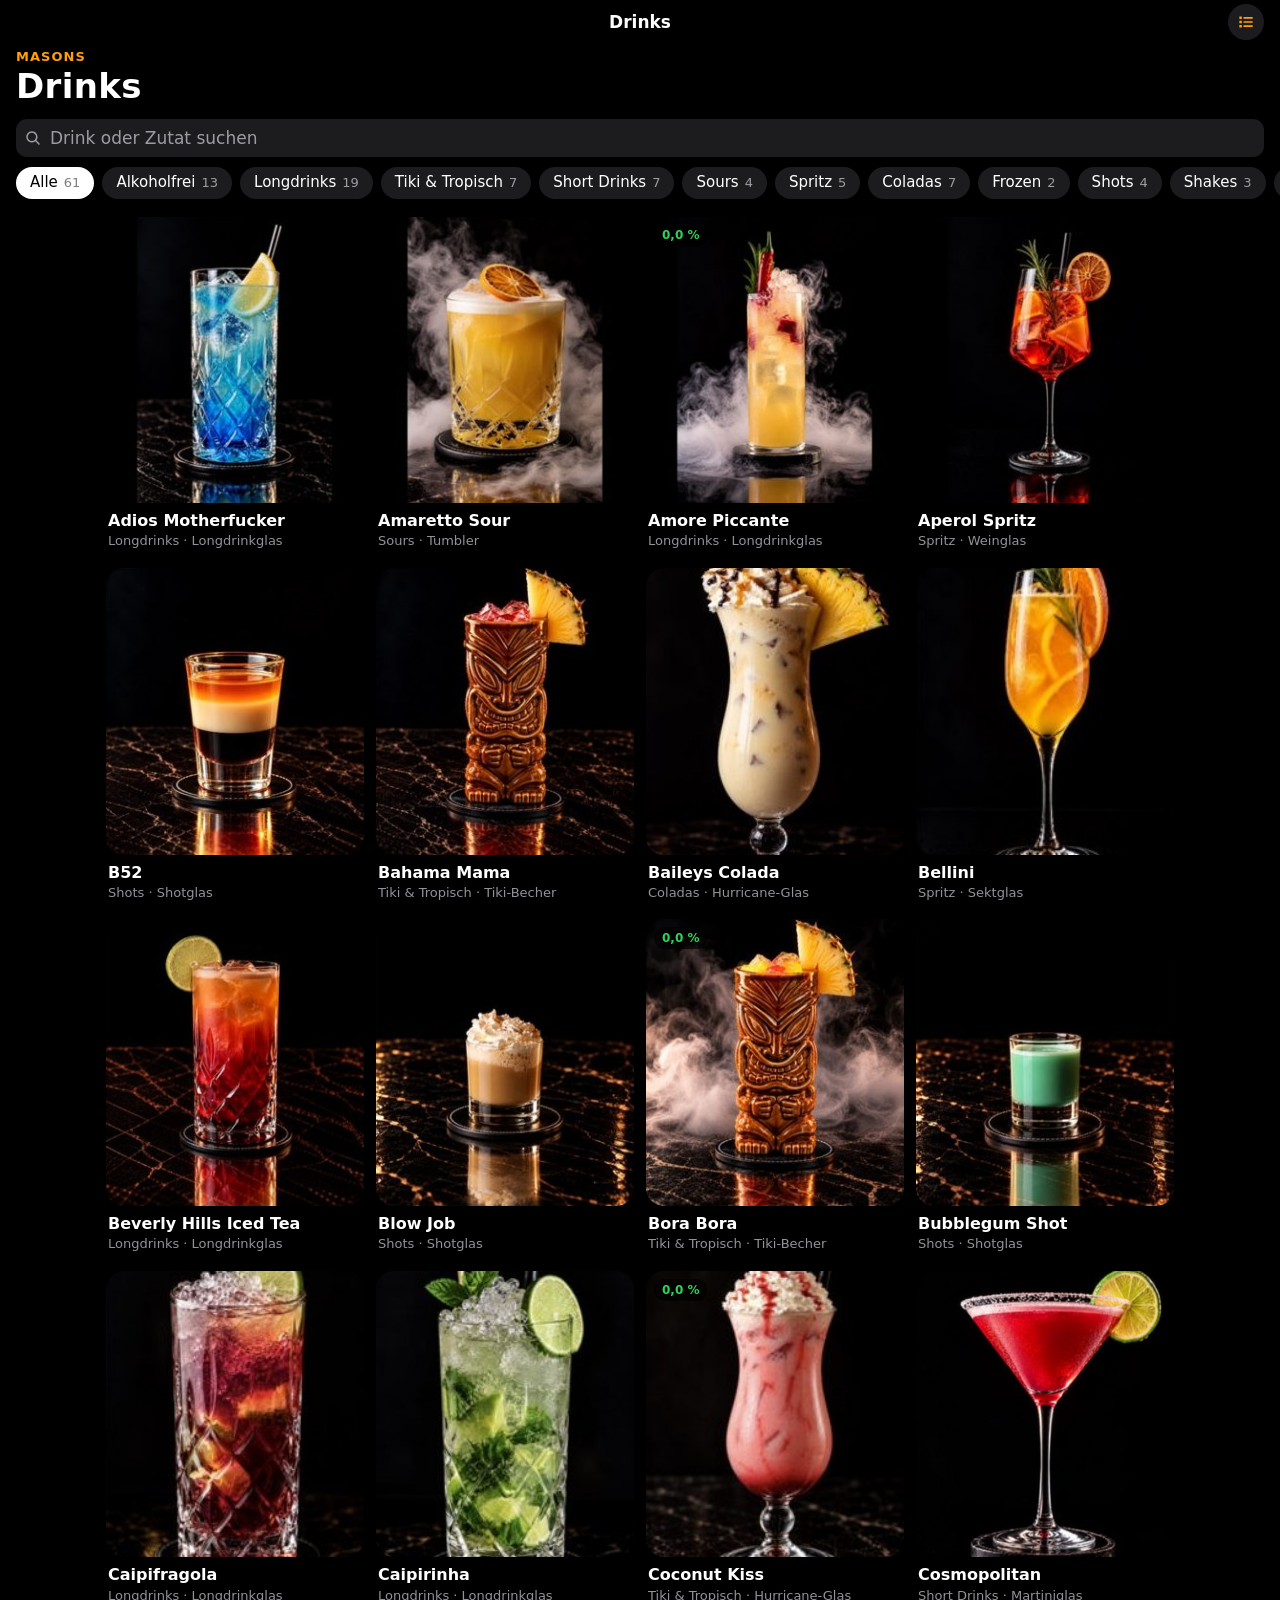
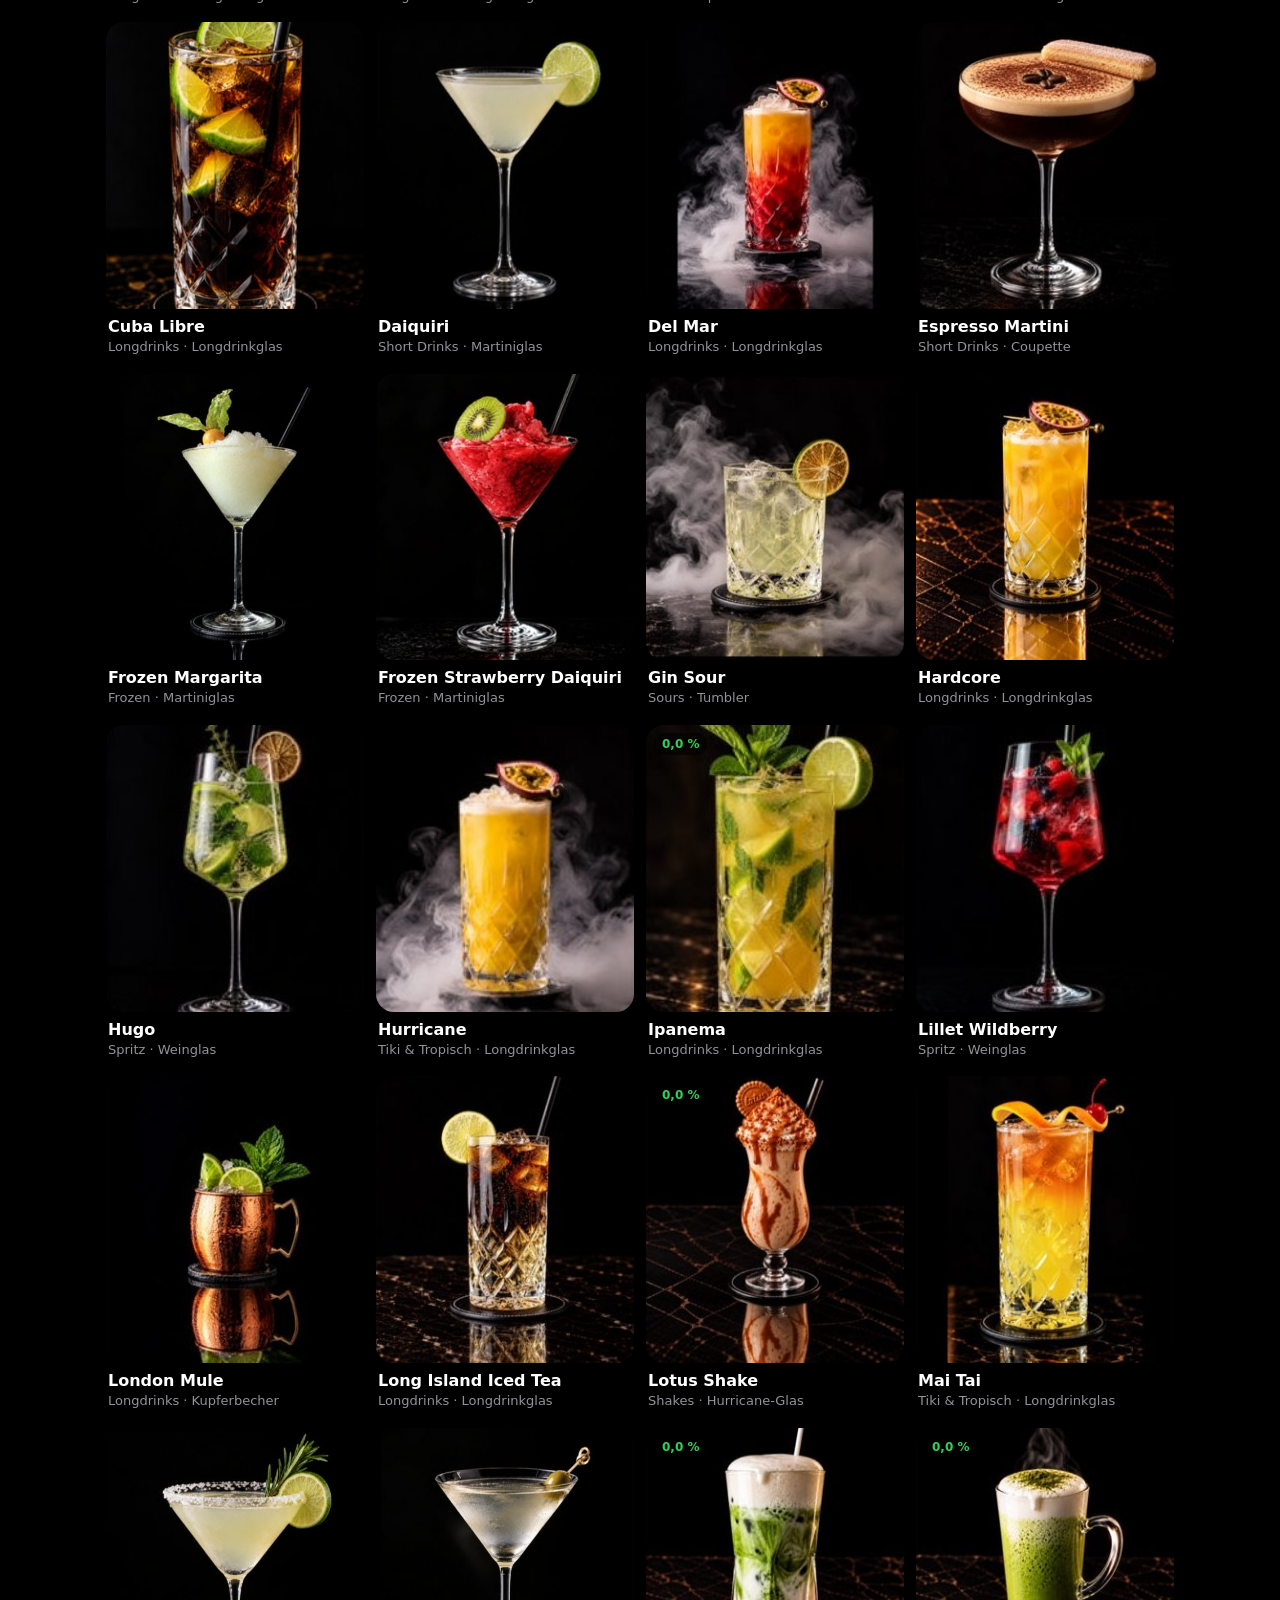
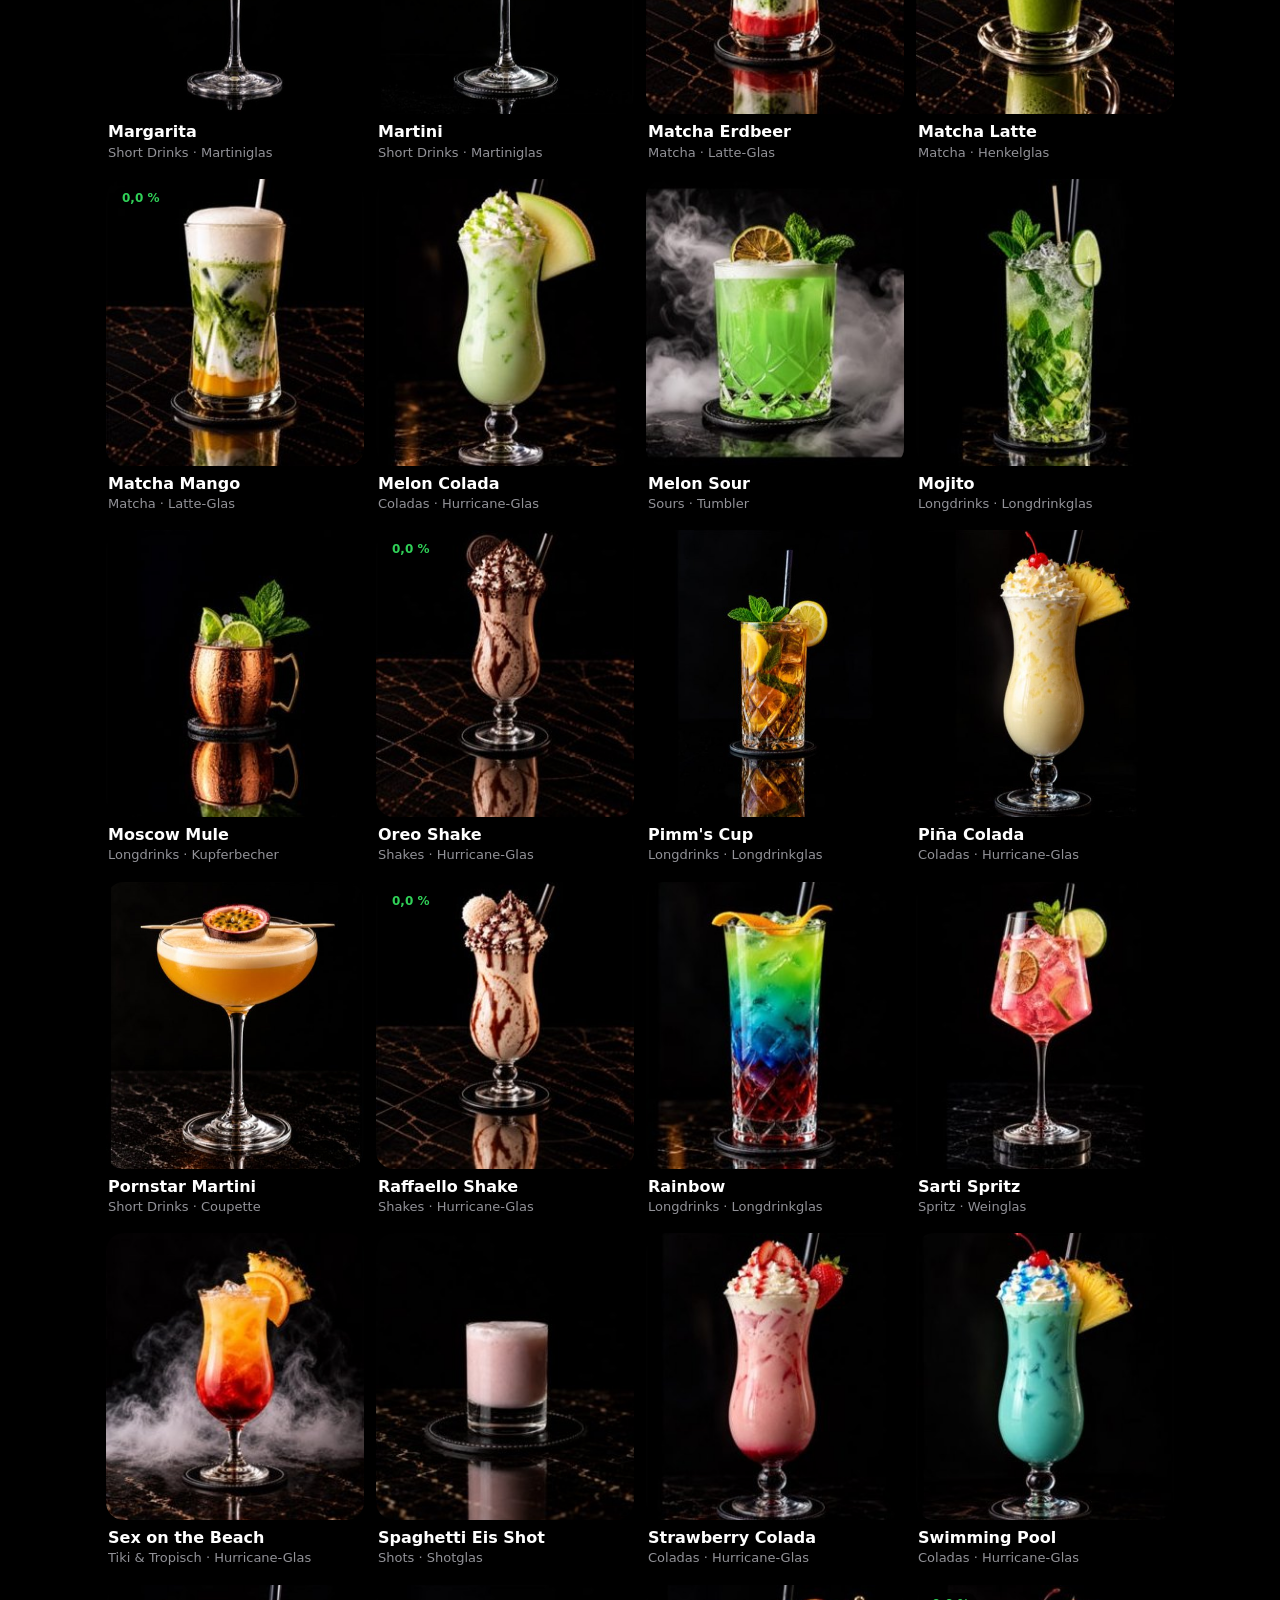
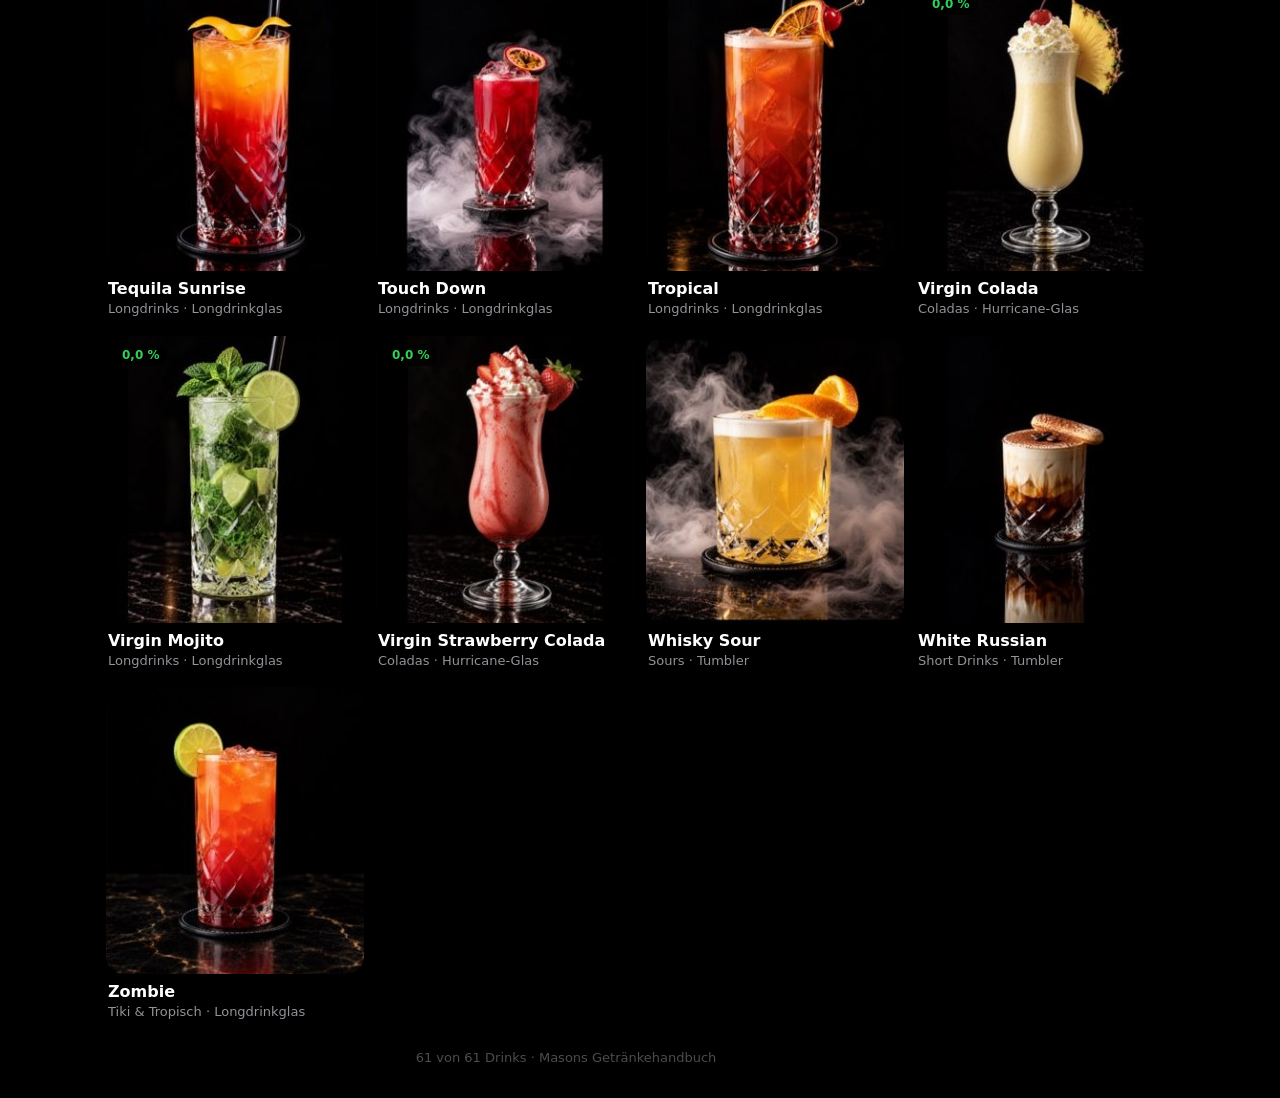
==== index.html @ 9a54caf4 "Masons Drinks: mobile Rezept-App für das Thekenteam - 61 Drinks aus dem Getränkehandbuch mit Fotos, " ====
<!doctype html>
<html lang="de">
<head>
  <meta charset="utf-8">
  <meta name="viewport" content="width=device-width, initial-scale=1, viewport-fit=cover">
  <title>Masons Drinks</title>
  <meta name="description" content="Rezepte und Zubereitung aller Drinks im Masons – für das Thekenteam.">
  <meta name="theme-color" content="#000000">
  <meta name="color-scheme" content="dark">
  <meta name="apple-mobile-web-app-capable" content="yes">
  <meta name="mobile-web-app-capable" content="yes">
  <meta name="apple-mobile-web-app-status-bar-style" content="black-translucent">
  <meta name="apple-mobile-web-app-title" content="Masons">
  <meta name="robots" content="noindex">
  <link rel="manifest" href="manifest.webmanifest">
  <link rel="icon" href="icons/icon-192.png" type="image/png">
  <link rel="apple-touch-icon" href="icons/apple-touch-icon.png">
  <link rel="stylesheet" href="style.css">
</head>
<body>
  <header class="nav" id="nav">
    <div class="nav-inner">
      <span class="nav-side"></span>
      <span class="nav-title">Drinks</span>
      <span class="nav-side nav-right">
        <button class="icon-btn" id="viewToggle" aria-label="Ansicht wechseln"></button>
      </span>
    </div>
  </header>

  <main id="home">
    <div class="large-title">
      <span class="eyebrow">Masons</span>
      <h1>Drinks</h1>
    </div>

    <div class="toolbar" id="toolbar">
      <label class="search">
        <svg viewBox="0 0 24 24" aria-hidden="true"><path d="M10.5 3a7.5 7.5 0 0 1 5.96 12.05l4.25 4.24a1 1 0 0 1-1.42 1.42l-4.24-4.25A7.5 7.5 0 1 1 10.5 3Zm0 2a5.5 5.5 0 1 0 0 11 5.5 5.5 0 0 0 0-11Z"/></svg>
        <input id="q" type="search" placeholder="Drink oder Zutat suchen" autocomplete="off" autocorrect="off" spellcheck="false" enterkeyhint="search">
        <button class="clear" id="clear" aria-label="Suche löschen" hidden>
          <svg viewBox="0 0 24 24" aria-hidden="true"><path d="M12 2a10 10 0 1 1 0 20 10 10 0 0 1 0-20Zm3.54 5.05L12 10.59 8.46 7.05 7.05 8.46 10.59 12l-3.54 3.54 1.41 1.41L12 13.41l3.54 3.54 1.41-1.41L13.41 12l3.54-3.54-1.41-1.41Z"/></svg>
        </button>
      </label>
      <div class="chips" id="chips" role="tablist"></div>
    </div>

    <div id="list" class="list"></div>
    <p class="footer" id="footer"></p>
  </main>

  <section id="detail" class="detail" aria-hidden="true"></section>

  <script src="drinks.js"></script>
  <script src="app.js"></script>
</body>
</html>
---- style.css ----
:root {
  --bg: #000;
  --bg2: #1c1c1e;
  --bg3: #2c2c2e;
  --sep: rgba(84, 84, 88, .55);
  --label: #fff;
  --label2: rgba(235, 235, 245, .62);
  --label3: rgba(235, 235, 245, .32);
  --accent: #ff9f0a;
  --accent-soft: rgba(255, 159, 10, .16);
  --green: #30d158;
  --green-soft: rgba(48, 209, 88, .16);
  --fill: rgba(118, 118, 128, .24);
  --blur: saturate(180%) blur(20px);
  --bar: rgba(10, 10, 12, .72);
  --r: 18px;
  --st: env(safe-area-inset-top, 0px);
  --sb: env(safe-area-inset-bottom, 0px);
  --gutter: max(16px, env(safe-area-inset-left, 0px));
  --ease: cubic-bezier(.32, .72, 0, 1);
  color-scheme: dark;
}

* { box-sizing: border-box; -webkit-tap-highlight-color: transparent; }
html { background: var(--bg); }
body {
  margin: 0;
  background: var(--bg);
  color: var(--label);
  font: 17px/1.35 -apple-system, BlinkMacSystemFont, "SF Pro Text", "Inter", "Segoe UI", Roboto, system-ui, sans-serif;
  -webkit-font-smoothing: antialiased;
  -webkit-text-size-adjust: 100%;
  overscroll-behavior-y: none;
}
body.locked { overflow: hidden; }
button { font: inherit; color: inherit; background: none; border: 0; padding: 0; cursor: pointer; }
svg { fill: currentColor; }

/* ---------- Navigation bar ---------- */
.nav {
  position: fixed; inset: 0 0 auto 0; z-index: 20;
  padding-top: var(--st);
  transition: background .25s, box-shadow .25s;
}
.nav-inner {
  height: 44px; display: grid; grid-template-columns: 1fr auto 1fr; align-items: center;
  padding: 0 var(--gutter);
}
.nav-title { font-weight: 600; opacity: 0; transform: translateY(4px); transition: opacity .2s, transform .2s; }
.nav-right { justify-self: end; }
body.scrolled .nav { background: var(--bar); -webkit-backdrop-filter: var(--blur); backdrop-filter: var(--blur); }
body.scrolled .nav-title { opacity: 1; transform: none; }

.icon-btn {
  width: 36px; height: 36px; border-radius: 50%;
  display: grid; place-items: center; color: var(--accent);
  background: var(--fill);
}
.icon-btn svg { width: 20px; height: 20px; }
.icon-btn:active { opacity: .6; }

/* ---------- Large title ---------- */
main { padding-top: calc(var(--st) + 44px); padding-bottom: calc(var(--sb) + 32px); }
.large-title { padding: 4px var(--gutter) 6px; }
.eyebrow { display: block; color: var(--accent); font-size: 13px; font-weight: 600; letter-spacing: .08em; text-transform: uppercase; }
.large-title h1 { margin: 0; font-size: 34px; line-height: 41px; font-weight: 700; letter-spacing: .01em; }

/* ---------- Toolbar: search + chips ---------- */
.toolbar {
  position: sticky; top: calc(var(--st) + 44px); z-index: 10;
  padding: 6px 0 10px;
  background: var(--bg);
  transition: background .25s;
}
body.scrolled .toolbar { background: var(--bar); -webkit-backdrop-filter: var(--blur); backdrop-filter: var(--blur); box-shadow: 0 .5px 0 var(--sep); }
.search {
  margin: 0 var(--gutter); height: 38px; border-radius: 11px; background: var(--fill);
  display: flex; align-items: center; gap: 6px; padding: 0 8px;
}
.search > svg { width: 18px; height: 18px; color: var(--label2); flex: none; }
.search input {
  flex: 1; min-width: 0; height: 100%; border: 0; outline: 0; background: none;
  color: var(--label); font: inherit; font-size: 17px;
}
.search input::placeholder { color: var(--label2); }
.search input::-webkit-search-cancel-button { display: none; }
.clear { width: 28px; height: 28px; display: grid; place-items: center; color: var(--label2); }
.clear[hidden] { display: none; }
.clear svg { width: 17px; height: 17px; }

.chips {
  display: flex; gap: 8px; overflow-x: auto; padding: 10px var(--gutter) 0;
  scrollbar-width: none; scroll-padding: 0 var(--gutter);
}
.chips::-webkit-scrollbar { display: none; }
.chip {
  flex: none; height: 32px; padding: 0 14px; border-radius: 16px;
  background: var(--fill); color: var(--label); font-size: 15px; font-weight: 500;
  display: inline-flex; align-items: center; gap: 6px; white-space: nowrap;
  transition: background .2s, color .2s, transform .1s;
}
.chip:active { transform: scale(.96); }
.chip .n { color: var(--label2); font-variant-numeric: tabular-nums; font-size: 13px; }
.chip.on { background: var(--label); color: #000; }
.chip.on .n { color: rgba(0, 0, 0, .5); }
.chip.af.on { background: var(--green); }

/* ---------- Grid ---------- */
.list { padding: 8px var(--gutter) 0; }
.grid { display: grid; grid-template-columns: repeat(2, minmax(0, 1fr)); gap: 18px 12px; }
@media (min-width: 640px) { .grid { grid-template-columns: repeat(3, minmax(0, 1fr)); } }
@media (min-width: 960px) { .grid { grid-template-columns: repeat(4, minmax(0, 1fr)); } .list, .footer { max-width: 1100px; margin-inline: auto; } }

.card { display: block; text-align: left; width: 100%; }
.card .ph {
  position: relative; aspect-ratio: 9 / 10; border-radius: var(--r); overflow: hidden;
  background: var(--bg2); transition: transform .25s var(--ease);
}
.card:active .ph { transform: scale(.97); }
.card img { width: 100%; height: 100%; object-fit: cover; display: block; }
.card .t { margin: 8px 2px 0; font-size: 16px; font-weight: 600; line-height: 1.2; }
.card .s { margin: 2px 2px 0; font-size: 13px; color: var(--label2); white-space: nowrap; overflow: hidden; text-overflow: ellipsis; }
.badge {
  position: absolute; top: 8px; left: 8px; height: 22px; padding: 0 8px; border-radius: 11px;
  font-size: 12px; font-weight: 600; display: inline-flex; align-items: center;
  background: rgba(0, 0, 0, .55); -webkit-backdrop-filter: blur(12px); backdrop-filter: blur(12px);
  color: var(--green);
}

/* ---------- List ---------- */
.section-h {
  position: sticky; top: calc(var(--st) + 44px + var(--tb, 96px)); z-index: 5;
  margin: 0 calc(-1 * var(--gutter)); padding: 14px calc(var(--gutter) + 4px) 6px;
  font-size: 13px; font-weight: 600; color: var(--label2); letter-spacing: .04em;
  background: linear-gradient(var(--bg) 75%, transparent);
}
.group { background: var(--bg2); border-radius: 12px; overflow: hidden; }
.row {
  display: flex; align-items: center; gap: 12px; width: 100%; text-align: left;
  padding: 8px 14px 8px 10px; min-height: 64px; position: relative;
}
.row:active { background: var(--bg3); }
.row + .row::before { content: ""; position: absolute; top: 0; left: 72px; right: 0; height: .5px; background: var(--sep); }
.row img { width: 48px; height: 48px; border-radius: 10px; object-fit: cover; flex: none; background: var(--bg3); }
.row .tx { flex: 1; min-width: 0; }
.row .t { font-weight: 500; display: flex; align-items: center; gap: 6px; }
.row .s { font-size: 14px; color: var(--label2); white-space: nowrap; overflow: hidden; text-overflow: ellipsis; }
.row .chev { width: 8px; height: 14px; color: var(--label3); flex: none; }
.tag0 { font-size: 11px; font-weight: 700; color: var(--green); background: var(--green-soft); padding: 2px 6px; border-radius: 6px; }

.empty { text-align: center; color: var(--label2); padding: 64px 24px; }
.empty b { display: block; color: var(--label); font-size: 20px; margin-bottom: 6px; }
.footer { text-align: center; color: var(--label3); font-size: 13px; margin: 28px var(--gutter) 0; }

/* ---------- Detail ---------- */
.detail {
  position: fixed; inset: 0; z-index: 40; background: var(--bg);
  overflow-y: auto; -webkit-overflow-scrolling: touch; overscroll-behavior: contain;
  transform: translateX(100%); visibility: hidden;
  transition: transform .45s var(--ease), visibility 0s .45s;
  box-shadow: -20px 0 40px rgba(0, 0, 0, .5);
}
.detail.open { transform: none; visibility: visible; transition: transform .45s var(--ease), visibility 0s; }
.detail.dragging { transition: none; }
#home { transition: transform .45s var(--ease), opacity .45s var(--ease); }
body.detail-open #home { transform: translateX(-24%); opacity: .5; }
body.dragging #home { transition: none; }

.d-bar {
  position: fixed; top: 0; left: 0; right: 0; z-index: 2; pointer-events: none;
  padding: calc(var(--st) + 4px) var(--gutter) 0; height: calc(var(--st) + 52px);
  display: flex; align-items: center; justify-content: space-between;
  transition: background .25s;
}
.d-bar.solid { background: var(--bar); -webkit-backdrop-filter: var(--blur); backdrop-filter: var(--blur); box-shadow: 0 .5px 0 var(--sep); }
.d-bar .d-title { position: absolute; left: 70px; right: 70px; text-align: center; font-weight: 600; opacity: 0; transition: opacity .2s; white-space: nowrap; overflow: hidden; text-overflow: ellipsis; top: calc(var(--st) + 16px); }
.d-bar.solid .d-title { opacity: 1; }
.back {
  pointer-events: auto; height: 36px; padding: 0 14px 0 8px; border-radius: 18px;
  display: inline-flex; align-items: center; gap: 2px; font-weight: 500; font-size: 16px;
  background: rgba(30, 30, 32, .6); -webkit-backdrop-filter: var(--blur); backdrop-filter: var(--blur);
  color: var(--label);
}
.back svg { width: 22px; height: 22px; }
.back:active { opacity: .6; }

.hero { position: relative; background: #000; }
.hero img { display: block; width: 100%; max-height: 62vh; object-fit: contain; margin: 0 auto; padding-top: var(--st); }
.hero::after { content: ""; position: absolute; inset: auto 0 0 0; height: 40%; background: linear-gradient(transparent, var(--bg)); pointer-events: none; }

.d-body { position: relative; margin-top: -28px; padding: 0 var(--gutter) calc(var(--sb) + 40px); max-width: 680px; margin-inline: auto; }
.d-cat { color: var(--accent); font-size: 13px; font-weight: 600; letter-spacing: .08em; text-transform: uppercase; display: flex; gap: 8px; align-items: center; }
.d-body h2 { font-size: 32px; line-height: 1.12; margin: 4px 0 14px; font-weight: 700; letter-spacing: .005em; }

.facts { display: grid; grid-template-columns: repeat(3, minmax(0, 1fr)); gap: 8px; }
.fact { background: var(--bg2); border-radius: 14px; padding: 10px 12px; min-width: 0; }
.fact svg { width: 20px; height: 20px; color: var(--accent); display: block; margin-bottom: 6px; }
.fact .k { font-size: 12px; color: var(--label2); }
.fact .v { font-size: 15px; font-weight: 600; line-height: 1.2; -webkit-hyphens: auto; hyphens: auto; overflow-wrap: break-word; }

.sec { margin-top: 26px; }
.sec-h { display: flex; align-items: center; justify-content: space-between; margin: 0 4px 8px; }
.sec-h h3 { margin: 0; font-size: 22px; font-weight: 700; }

.seg { display: inline-flex; background: var(--fill); border-radius: 9px; padding: 2px; }
.seg button { min-width: 40px; height: 30px; border-radius: 7px; font-size: 14px; font-weight: 600; color: var(--label); font-variant-numeric: tabular-nums; transition: background .2s; }
.seg button.on { background: #636366; box-shadow: 0 3px 8px rgba(0, 0, 0, .25); }

.ing { list-style: none; margin: 0; padding: 0; background: var(--bg2); border-radius: 14px; overflow: hidden; }
.ing li { display: flex; align-items: baseline; gap: 14px; padding: 13px 16px; position: relative; }
.ing li + li::before { content: ""; position: absolute; top: 0; left: 16px; right: 0; height: .5px; background: var(--sep); }
.ing .a { flex: none; width: 92px; font-weight: 700; color: var(--accent); font-variant-numeric: tabular-nums; font-size: 17px; }
.ing .a.fill { color: var(--label2); font-weight: 500; font-size: 15px; }
.ing .n { flex: 1; font-size: 17px; }
.ing .x { display: block; font-size: 13px; color: var(--label2); }

.steps { list-style: none; margin: 0; padding: 0; counter-reset: s; display: grid; gap: 8px; }
.steps li {
  counter-increment: s; display: flex; gap: 12px; align-items: flex-start;
  background: var(--bg2); border-radius: 14px; padding: 13px 14px; cursor: pointer;
  transition: opacity .2s;
}
.steps li::before {
  content: counter(s); flex: none; width: 26px; height: 26px; border-radius: 50%;
  display: grid; place-items: center; font-size: 14px; font-weight: 700;
  background: var(--accent-soft); color: var(--accent); margin-top: -1px;
  transition: background .2s, color .2s;
}
.steps li.done { opacity: .45; }
.steps li.done span { text-decoration: line-through; text-decoration-color: var(--label3); }
.steps li.done::before { content: "✓"; background: var(--green); color: #000; }
.hint { font-size: 13px; color: var(--label3); margin: 8px 4px 0; }

.garnish { background: var(--bg2); border-radius: 14px; padding: 14px 16px; display: flex; gap: 12px; align-items: center; }
.garnish svg { width: 22px; height: 22px; color: var(--accent); flex: none; }
.note { margin-top: 12px; background: rgba(255, 69, 58, .14); color: #ff9f97; border-radius: 14px; padding: 12px 14px; font-size: 15px; display: flex; gap: 10px; }
.note svg { width: 20px; height: 20px; flex: none; margin-top: 1px; color: #ff453a; }

.pn { display: grid; grid-template-columns: 1fr 1fr; gap: 8px; margin-top: 30px; }
.pn button { background: var(--bg2); border-radius: 14px; padding: 12px 14px; text-align: left; min-width: 0; }
.pn button:last-child { text-align: right; }
.pn .k { font-size: 12px; color: var(--label2); }
.pn .v { font-weight: 600; white-space: nowrap; overflow: hidden; text-overflow: ellipsis; }
.pn button:active { background: var(--bg3); }

@media (prefers-reduced-motion: reduce) {
  *, *::before, *::after { transition-duration: .01ms !important; }
}
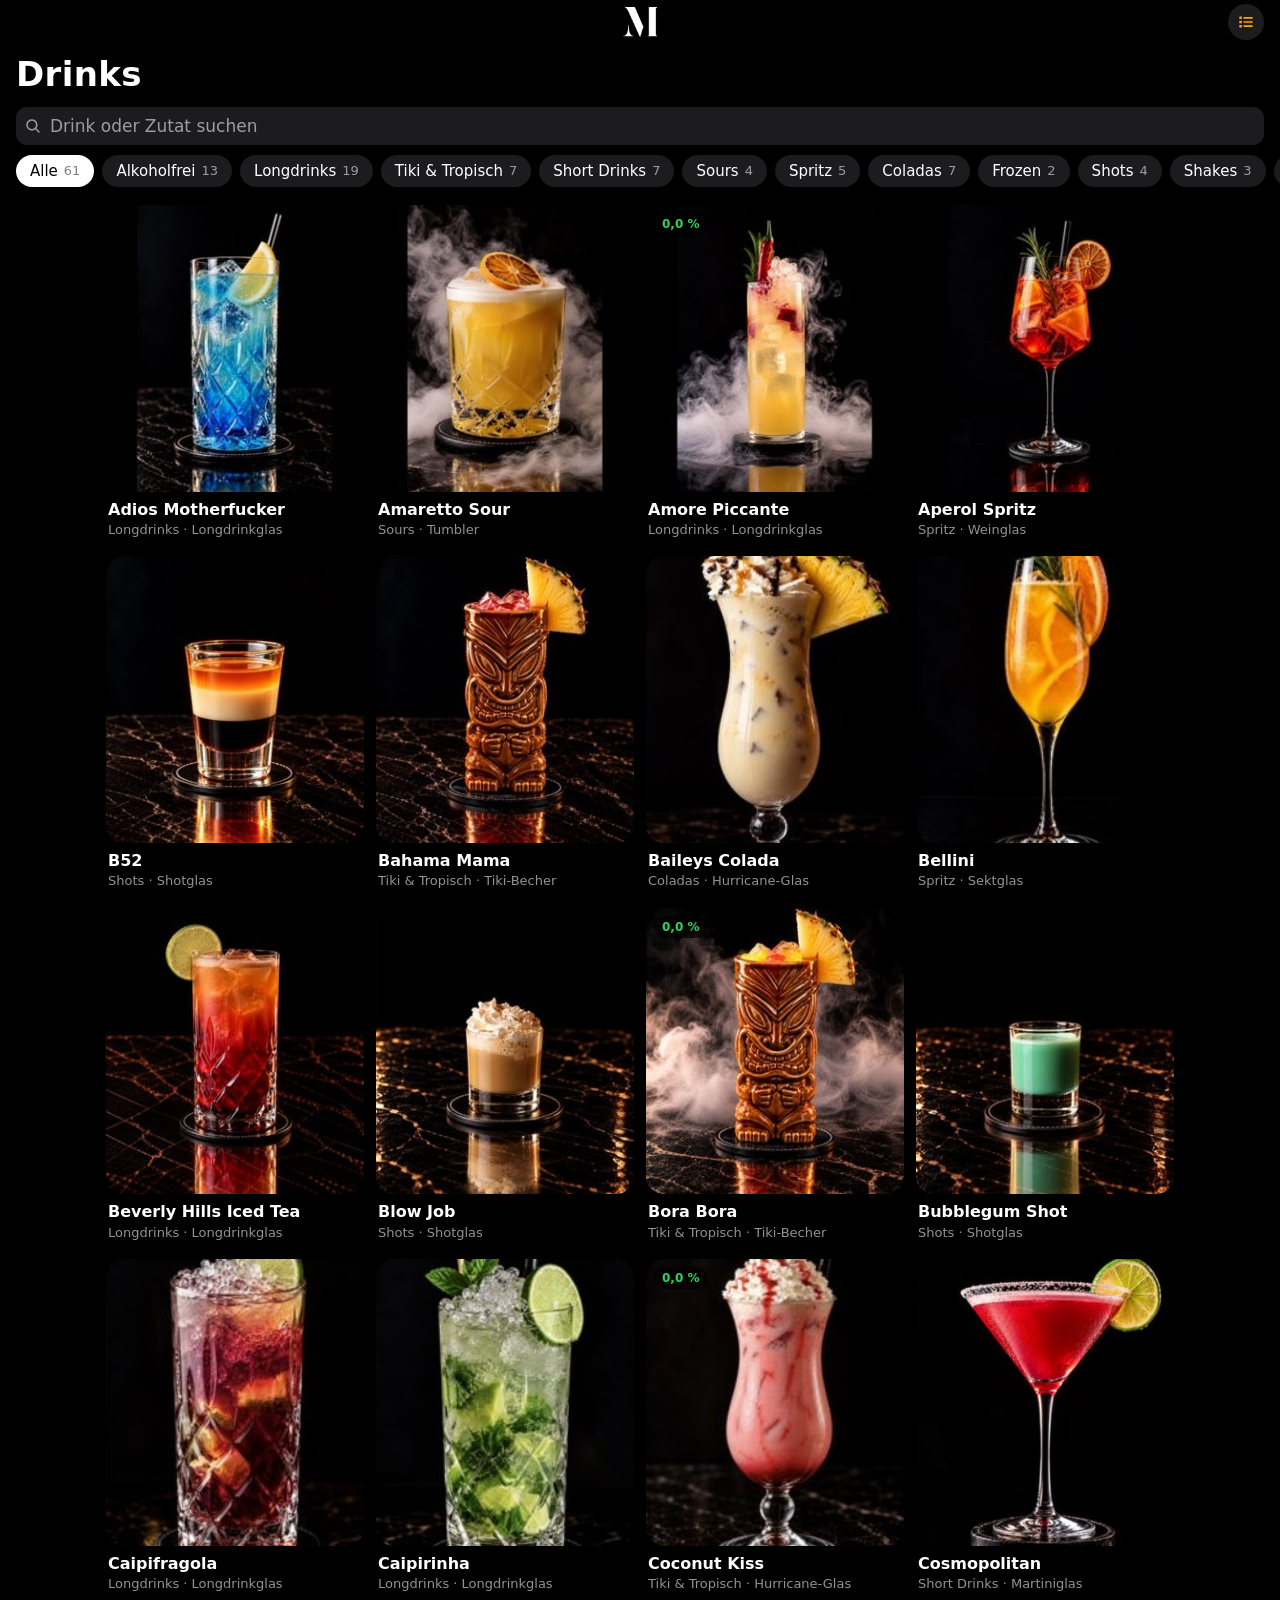
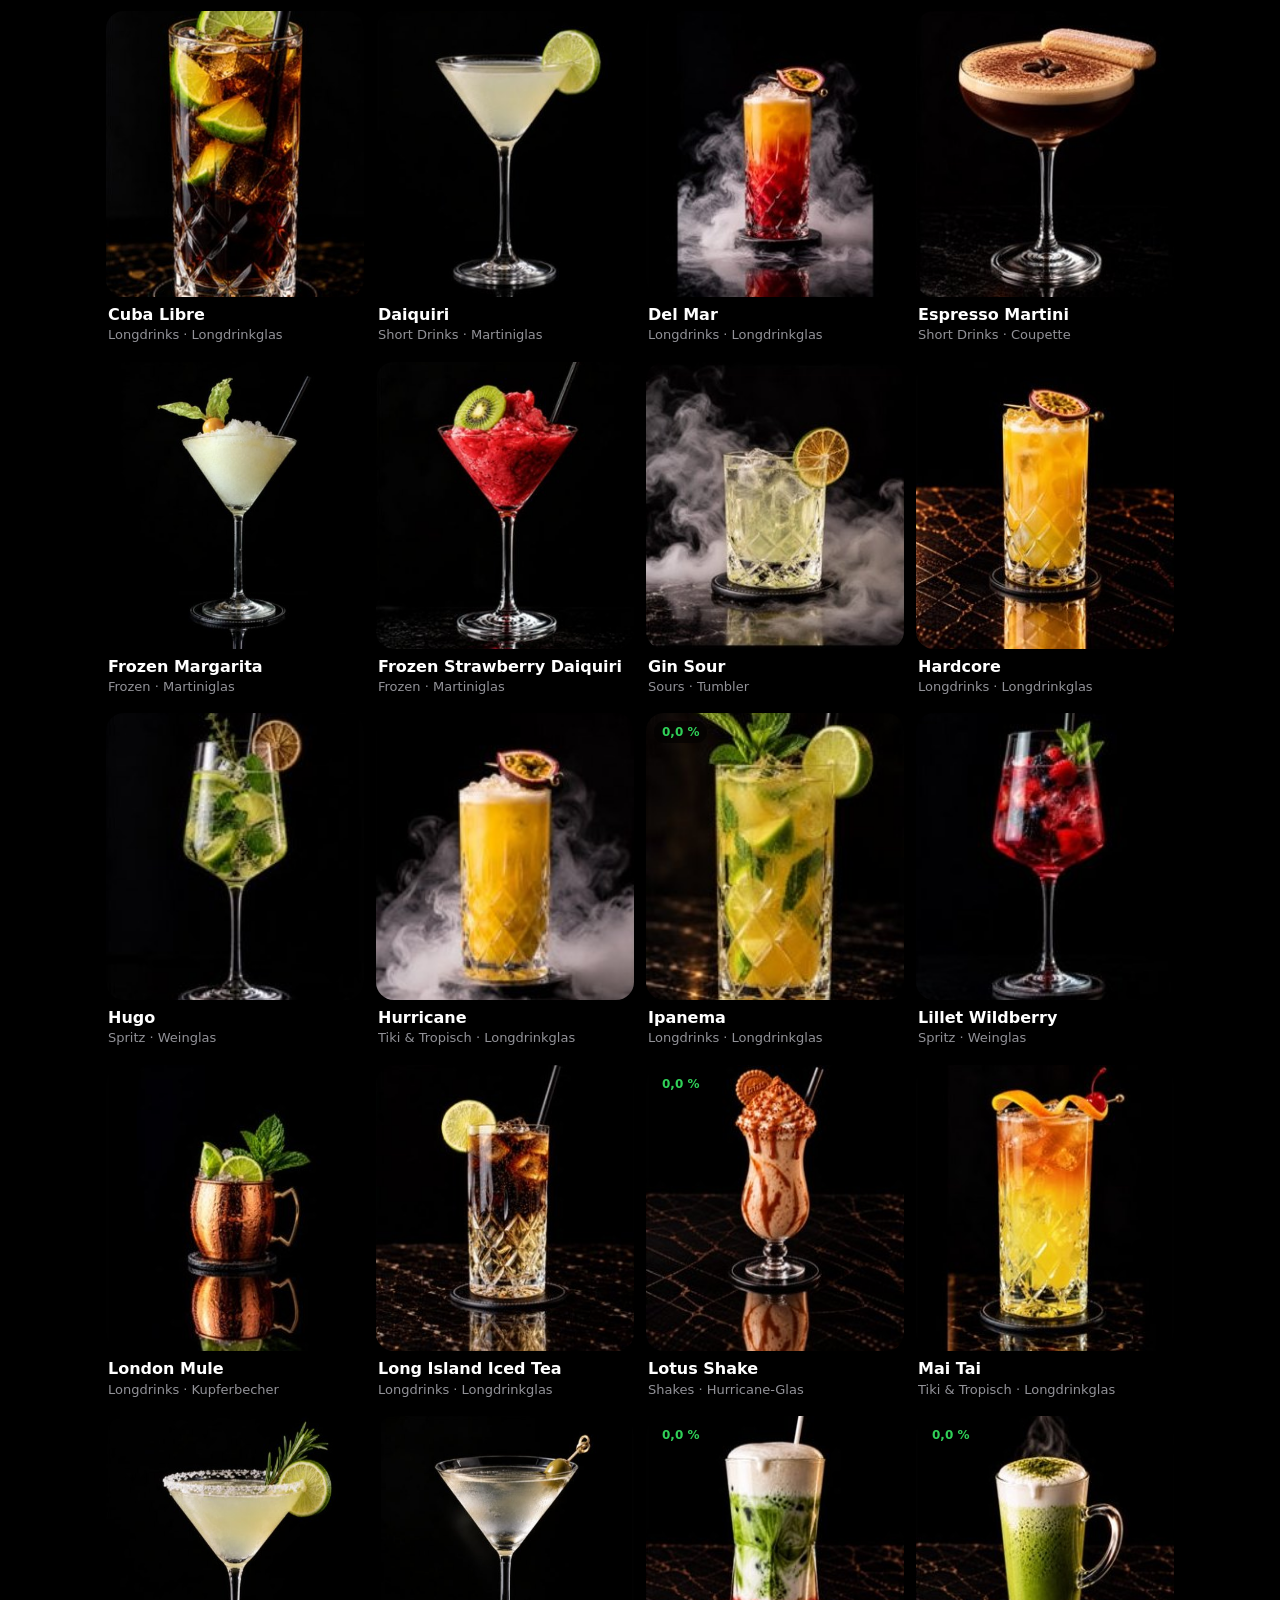
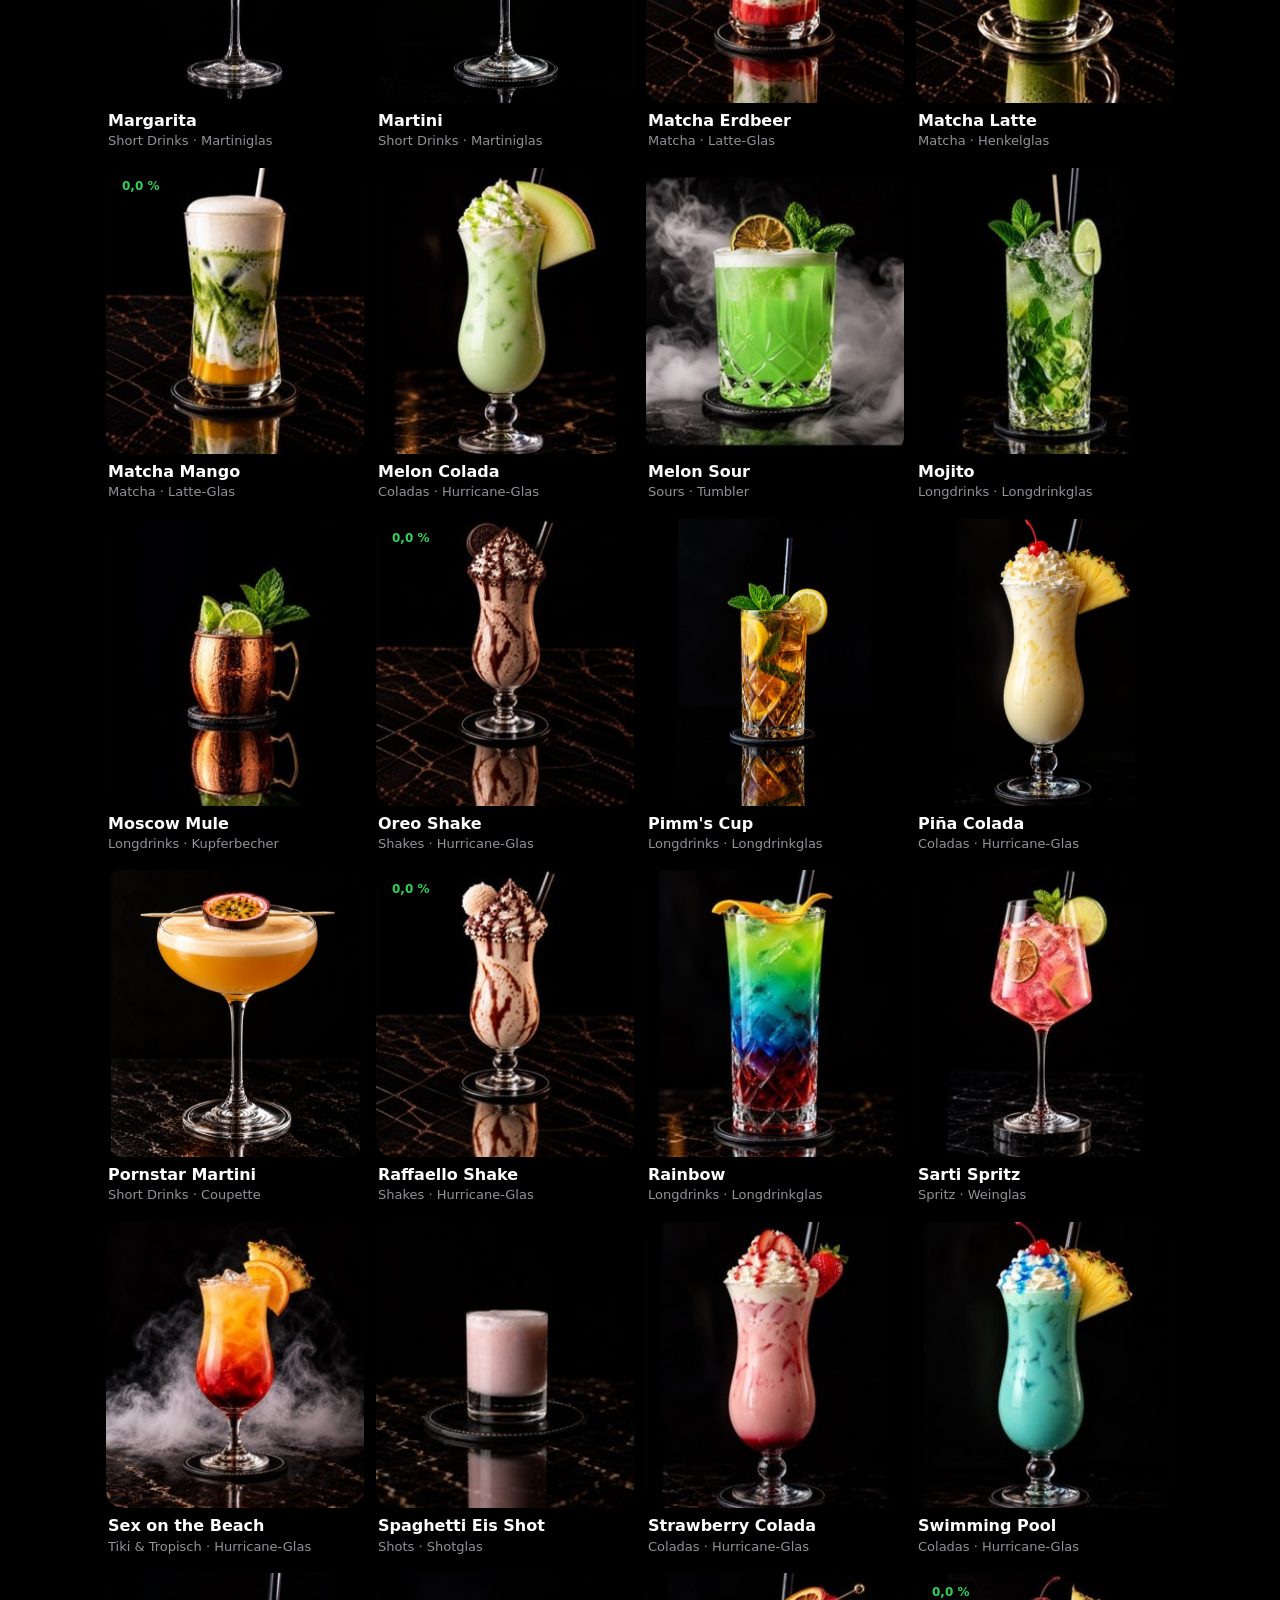
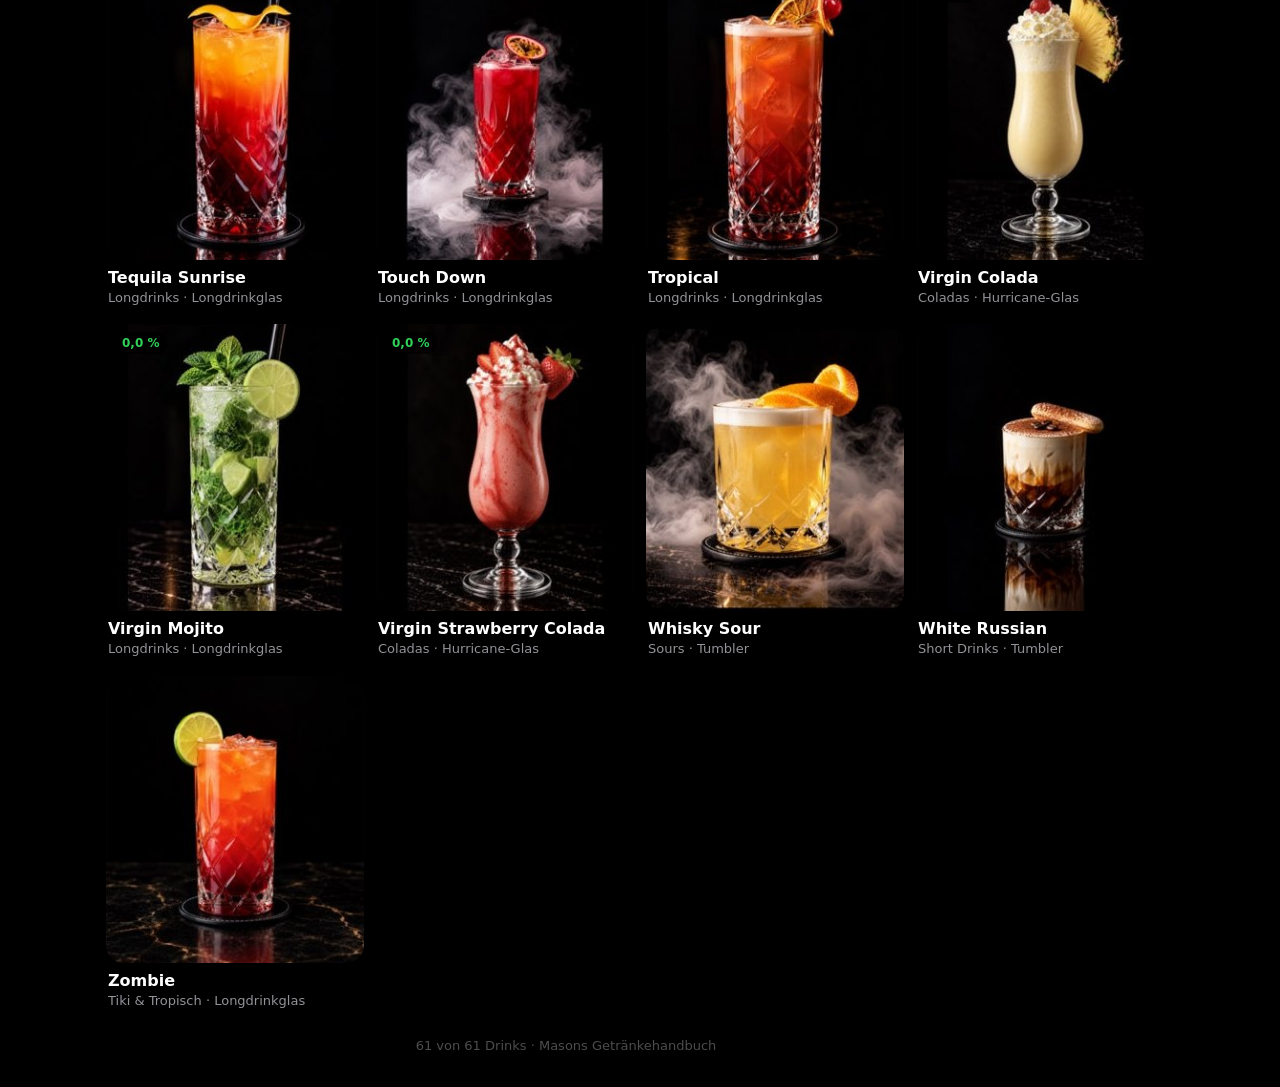
==== commit 6cdc9371: "Masons-Logo oben mittig, im Rezept, auf dem Aushang und als App-Symbol Co-Authored-By: Claude Opus 5" ====
--- a/index.html
+++ b/index.html
@@ -21,7 +21,7 @@
   <header class="nav" id="nav">
     <div class="nav-inner">
       <span class="nav-side"></span>
-      <span class="nav-title">Drinks</span>
+      <img class="nav-logo" src="icons/logo@3x.png" alt="Masons" width="35" height="30">
       <span class="nav-side nav-right">
         <button class="icon-btn" id="viewToggle" aria-label="Ansicht wechseln"></button>
       </span>
@@ -30,7 +30,6 @@
 
   <main id="home">
     <div class="large-title">
-      <span class="eyebrow">Masons</span>
       <h1>Drinks</h1>
     </div>
 
--- a/style.css
+++ b/style.css
@@ -46,10 +46,9 @@
   height: 44px; display: grid; grid-template-columns: 1fr auto 1fr; align-items: center;
   padding: 0 var(--gutter);
 }
-.nav-title { font-weight: 600; opacity: 0; transform: translateY(4px); transition: opacity .2s, transform .2s; }
+.nav-logo { display: block; height: 30px; width: auto; }
 .nav-right { justify-self: end; }
 body.scrolled .nav { background: var(--bar); -webkit-backdrop-filter: var(--blur); backdrop-filter: var(--blur); }
-body.scrolled .nav-title { opacity: 1; transform: none; }
 
 .icon-btn {
   width: 36px; height: 36px; border-radius: 50%;
@@ -61,7 +60,7 @@
 
 /* ---------- Large title ---------- */
 main { padding-top: calc(var(--st) + 44px); padding-bottom: calc(var(--sb) + 32px); }
-.large-title { padding: 4px var(--gutter) 6px; }
+.large-title { padding: 10px var(--gutter) 6px; }
 .eyebrow { display: block; color: var(--accent); font-size: 13px; font-weight: 600; letter-spacing: .08em; text-transform: uppercase; }
 .large-title h1 { margin: 0; font-size: 34px; line-height: 41px; font-weight: 700; letter-spacing: .01em; }
 
@@ -175,6 +174,8 @@
 .d-bar.solid { background: var(--bar); -webkit-backdrop-filter: var(--blur); backdrop-filter: var(--blur); box-shadow: 0 .5px 0 var(--sep); }
 .d-bar .d-title { position: absolute; left: 70px; right: 70px; text-align: center; font-weight: 600; opacity: 0; transition: opacity .2s; white-space: nowrap; overflow: hidden; text-overflow: ellipsis; top: calc(var(--st) + 16px); }
 .d-bar.solid .d-title { opacity: 1; }
+.d-logo { position: absolute; left: 50%; top: calc(var(--st) + 15px); height: 26px; transform: translateX(-50%); transition: opacity .2s; }
+.d-bar.solid .d-logo { opacity: 0; }
 .back {
   pointer-events: auto; height: 36px; padding: 0 14px 0 8px; border-radius: 18px;
   display: inline-flex; align-items: center; gap: 2px; font-weight: 500; font-size: 16px;
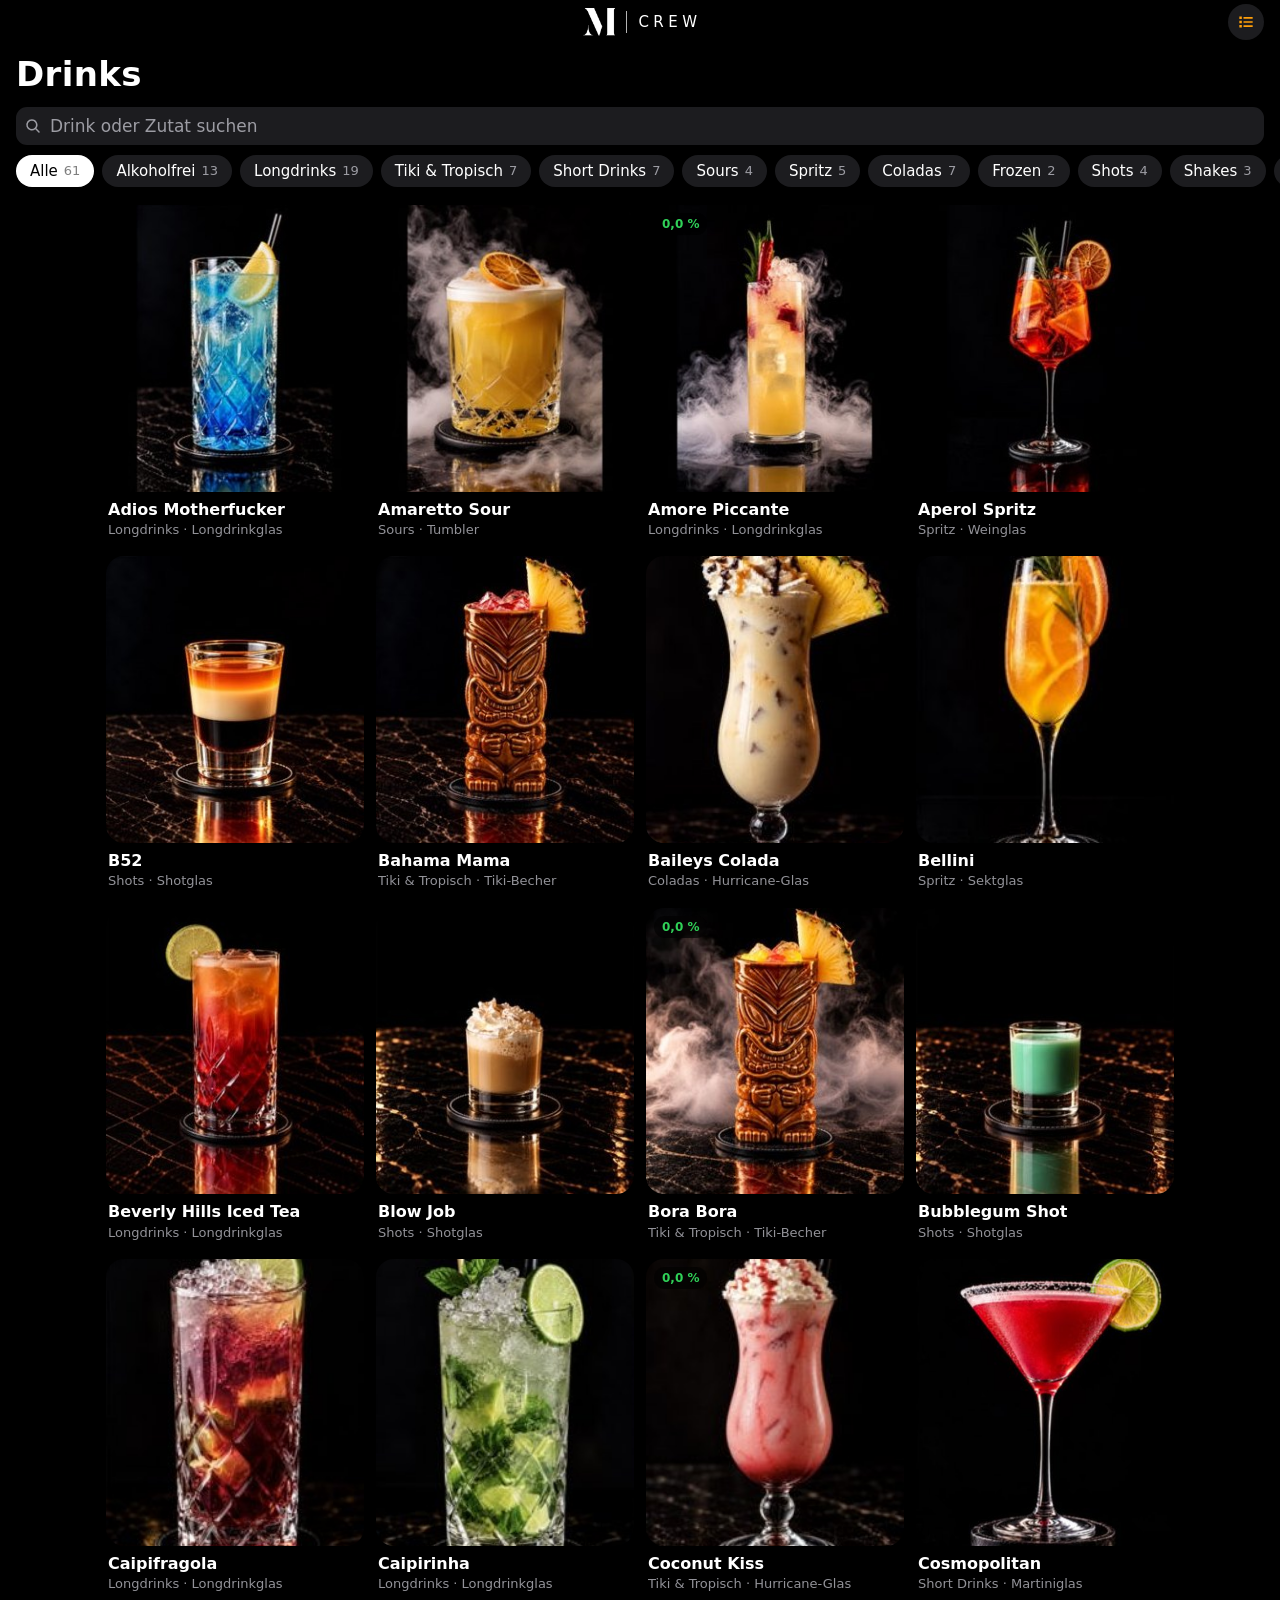
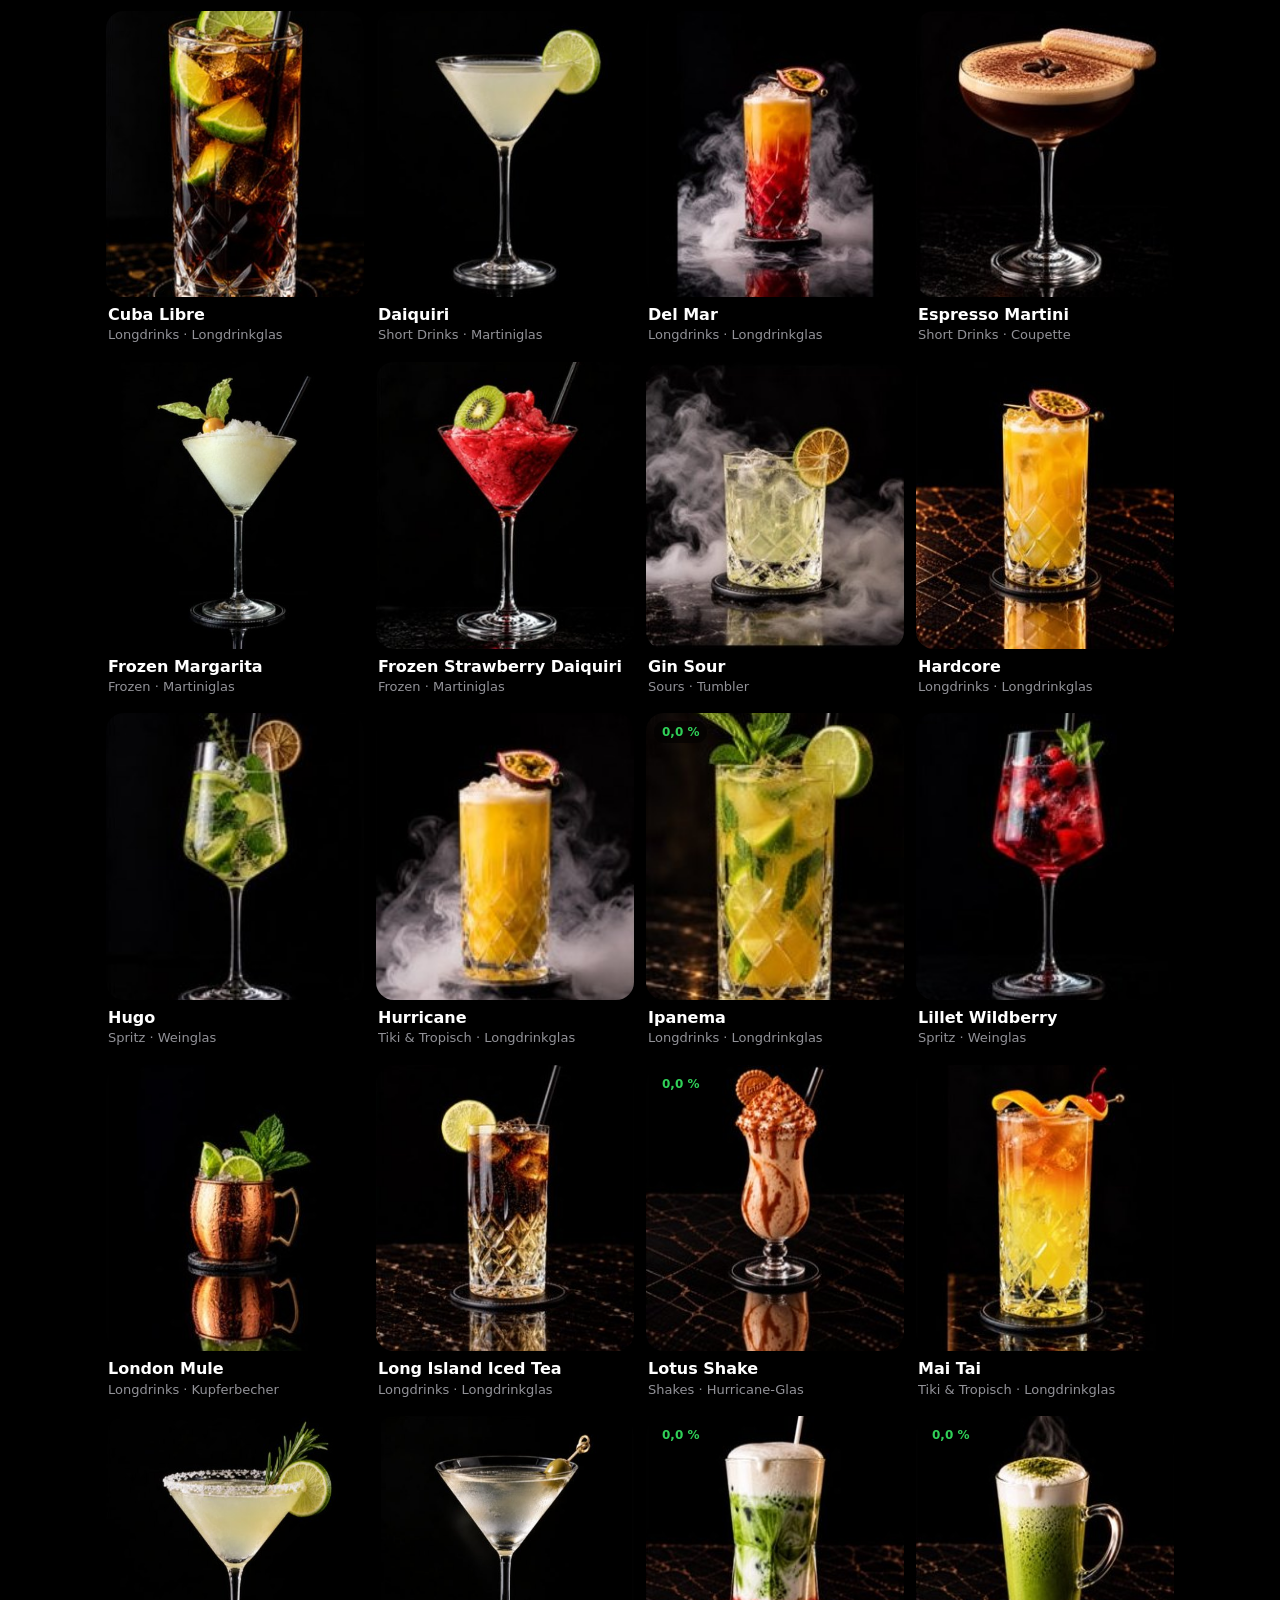
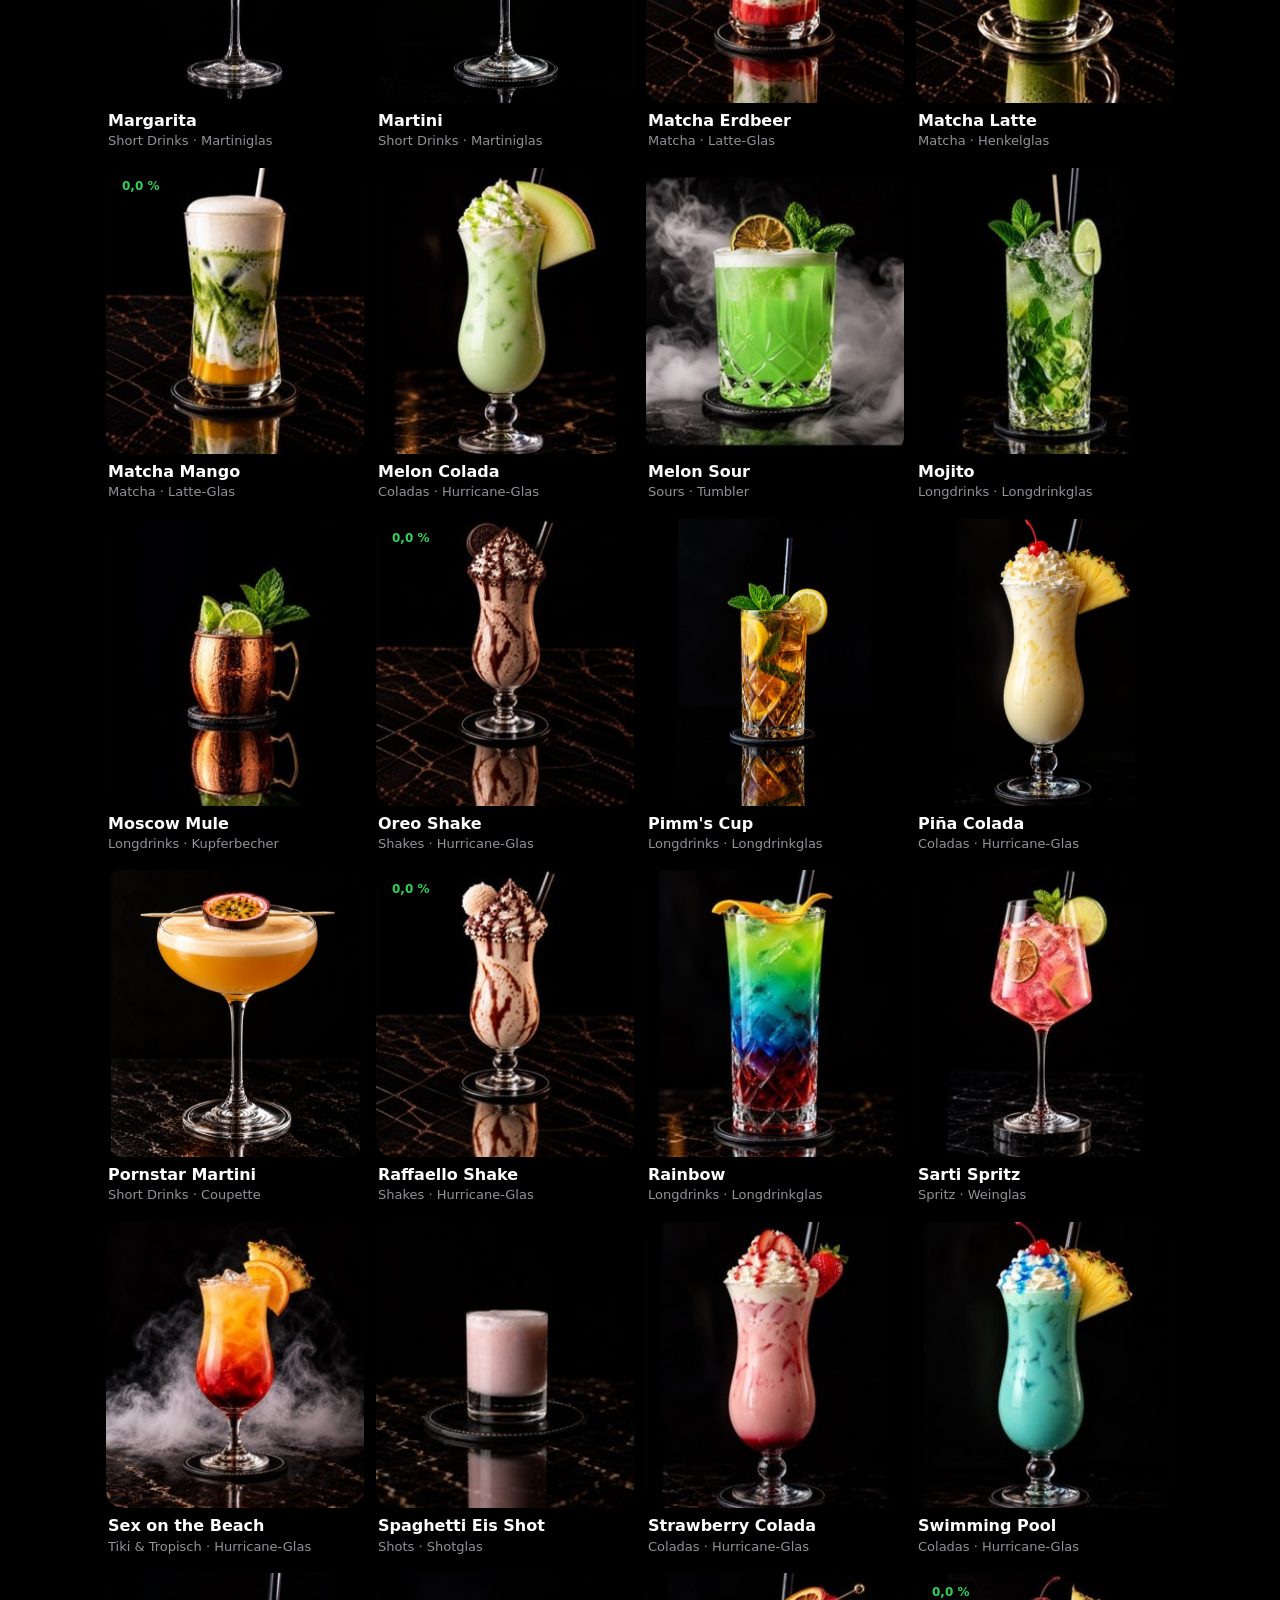
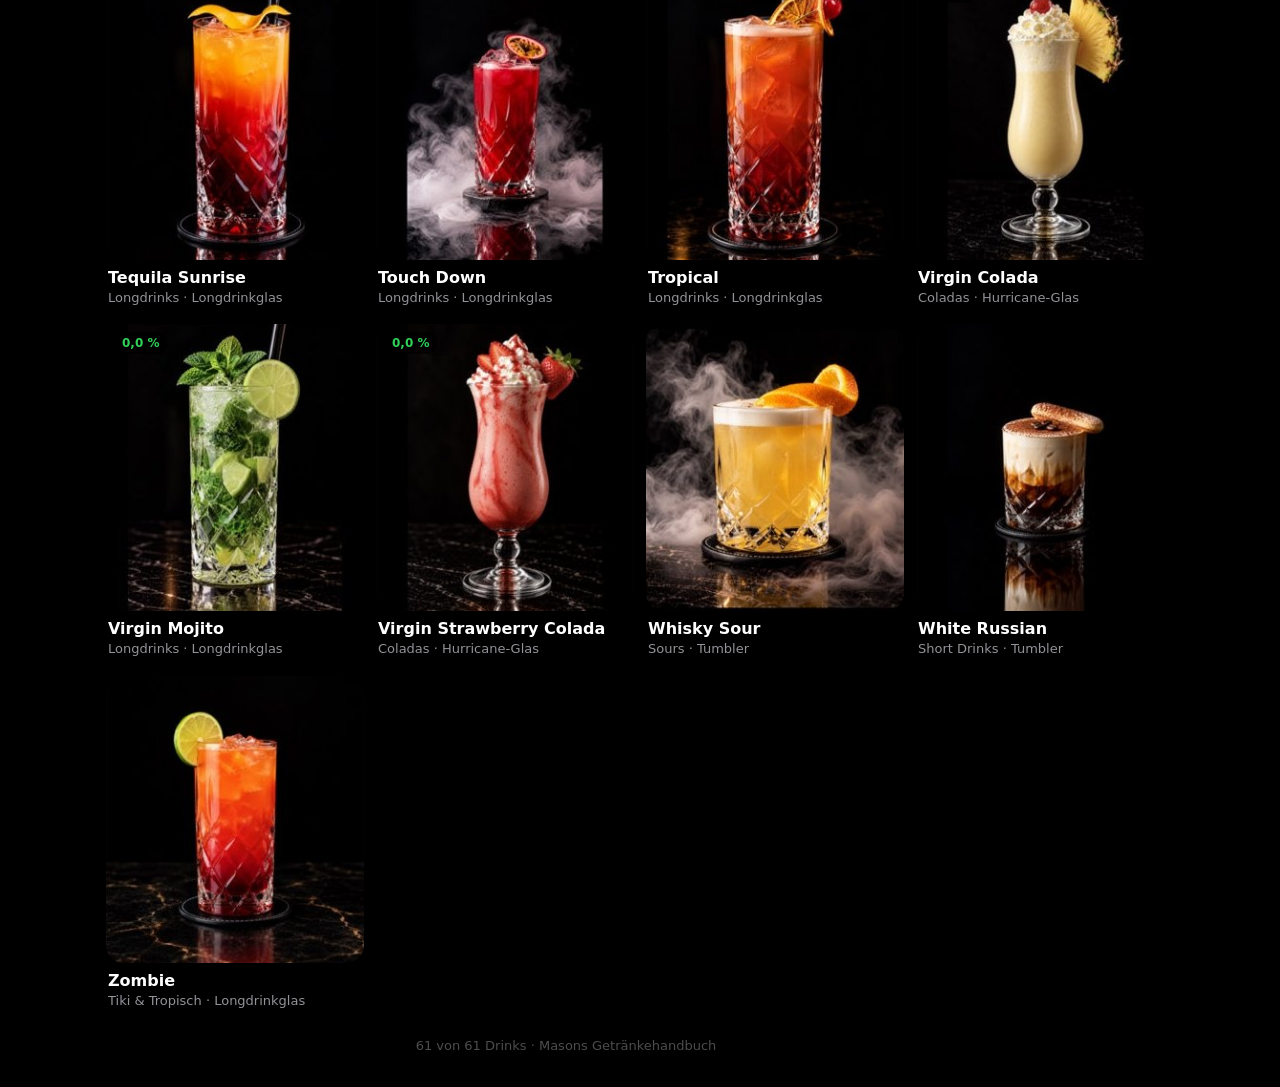
==== commit cb71927f: "Logo-Lockup „M | CREW“ in App, Rezeptansicht und Aushang Co-Authored-By: Claude Opus 5.5 <noreply@an" ====
--- a/index.html
+++ b/index.html
@@ -3,14 +3,14 @@
 <head>
   <meta charset="utf-8">
   <meta name="viewport" content="width=device-width, initial-scale=1, viewport-fit=cover">
-  <title>Masons Drinks</title>
+  <title>Masons Crew – Drinks</title>
   <meta name="description" content="Rezepte und Zubereitung aller Drinks im Masons – für das Thekenteam.">
   <meta name="theme-color" content="#000000">
   <meta name="color-scheme" content="dark">
   <meta name="apple-mobile-web-app-capable" content="yes">
   <meta name="mobile-web-app-capable" content="yes">
   <meta name="apple-mobile-web-app-status-bar-style" content="black-translucent">
-  <meta name="apple-mobile-web-app-title" content="Masons">
+  <meta name="apple-mobile-web-app-title" content="Masons Crew">
   <meta name="robots" content="noindex">
   <link rel="manifest" href="manifest.webmanifest">
   <link rel="icon" href="icons/icon-192.png" type="image/png">
@@ -21,7 +21,7 @@
   <header class="nav" id="nav">
     <div class="nav-inner">
       <span class="nav-side"></span>
-      <img class="nav-logo" src="icons/logo@3x.png" alt="Masons" width="35" height="30">
+      <span class="lockup"><img src="icons/logo@3x.png" alt="Masons"><i></i><span>Crew</span></span>
       <span class="nav-side nav-right">
         <button class="icon-btn" id="viewToggle" aria-label="Ansicht wechseln"></button>
       </span>
--- a/style.css
+++ b/style.css
@@ -46,7 +46,10 @@
   height: 44px; display: grid; grid-template-columns: 1fr auto 1fr; align-items: center;
   padding: 0 var(--gutter);
 }
-.nav-logo { display: block; height: 30px; width: auto; }
+.lockup { display: inline-flex; align-items: center; gap: 11px; color: #fff; }
+.lockup img { display: block; height: 28px; width: auto; }
+.lockup i { width: 1px; height: 22px; background: rgba(255, 255, 255, .7); }
+.lockup span { font-size: 15px; font-weight: 300; letter-spacing: .3em; text-transform: uppercase; margin-right: -.3em; }
 .nav-right { justify-self: end; }
 body.scrolled .nav { background: var(--bar); -webkit-backdrop-filter: var(--blur); backdrop-filter: var(--blur); }
 
@@ -174,7 +177,8 @@
 .d-bar.solid { background: var(--bar); -webkit-backdrop-filter: var(--blur); backdrop-filter: var(--blur); box-shadow: 0 .5px 0 var(--sep); }
 .d-bar .d-title { position: absolute; left: 70px; right: 70px; text-align: center; font-weight: 600; opacity: 0; transition: opacity .2s; white-space: nowrap; overflow: hidden; text-overflow: ellipsis; top: calc(var(--st) + 16px); }
 .d-bar.solid .d-title { opacity: 1; }
-.d-logo { position: absolute; left: 50%; top: calc(var(--st) + 15px); height: 26px; transform: translateX(-50%); transition: opacity .2s; }
+.d-logo { position: absolute; left: 50%; top: calc(var(--st) + 15px); transform: translateX(-50%); transition: opacity .2s; }
+.d-logo img { height: 24px; } .d-logo i { height: 19px; } .d-logo span { font-size: 13px; }
 .d-bar.solid .d-logo { opacity: 0; }
 .back {
   pointer-events: auto; height: 36px; padding: 0 14px 0 8px; border-radius: 18px;
